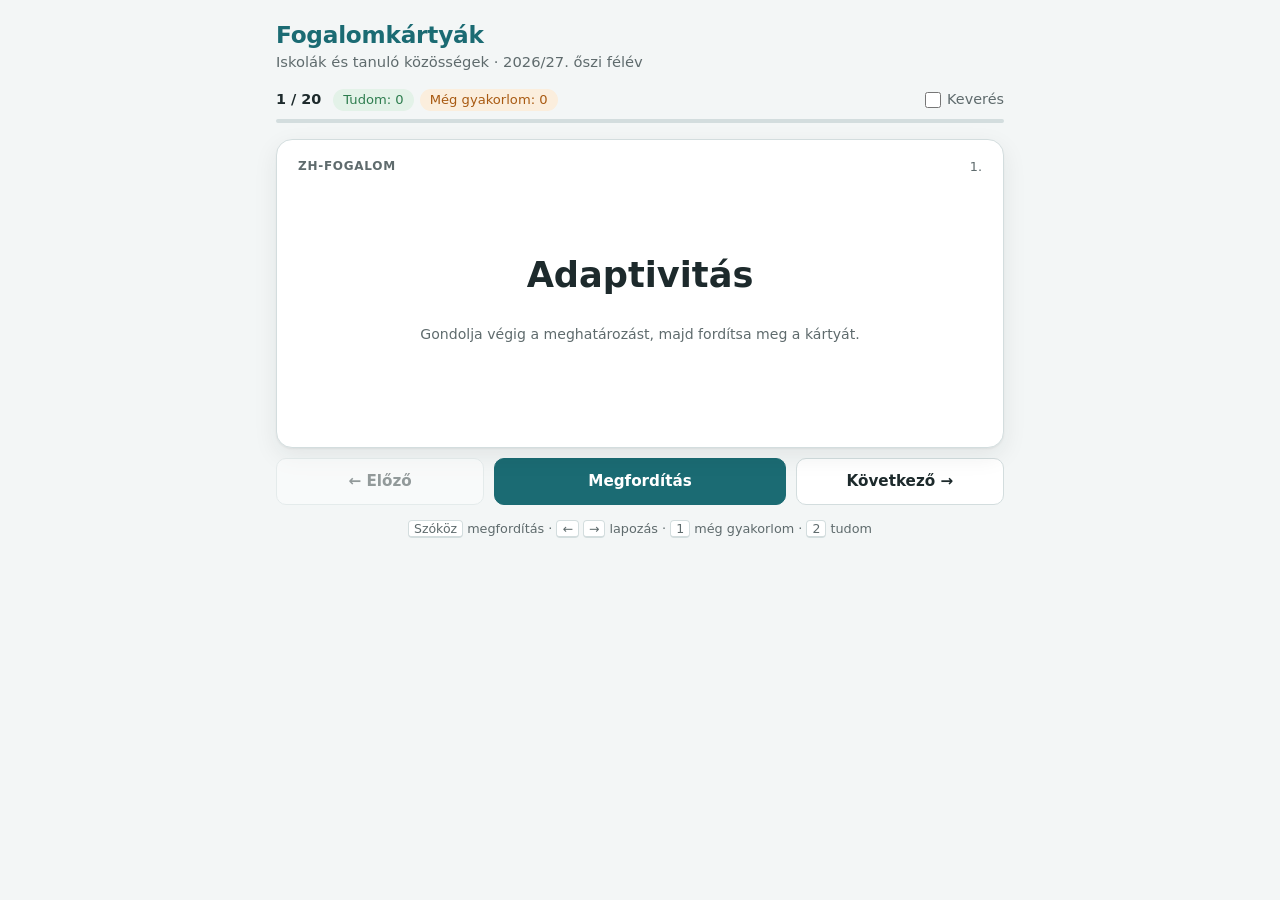
==== iskolak-tanulokozossegek/index.html @ e90510c1 "Fogalomkártyák – Iskolák és tanuló közösségek" ====
<!DOCTYPE html>
<html lang="hu">
<head>
<meta charset="utf-8">
<meta name="viewport" content="width=device-width, initial-scale=1">
<title>Fogalomkártyák – Iskolák és tanuló közösségek</title>
<style>
:root {
  --bg: #F3F6F6;
  --card: #FFFFFF;
  --ink: #1D2A2C;
  --muted: #5F6B6D;
  --accent: #1B6B73;
  --accent-ink: #FFFFFF;
  --accent-weak: #E2EEEF;
  --border: #D3DDDE;
  --good: #2E7D4F;
  --good-weak: #E3F2E8;
  --warn: #A85A12;
  --warn-weak: #FBEEDD;
  --shadow: 0 1px 2px rgba(20, 40, 42, .06), 0 8px 24px rgba(20, 40, 42, .08);
}
@media (prefers-color-scheme: dark) {
  :root {
    --bg: #111819;
    --card: #1A2526;
    --ink: #E5EDEE;
    --muted: #9AAAAC;
    --accent: #63B5BE;
    --accent-ink: #0E1A1B;
    --accent-weak: #1F3537;
    --border: #2C3C3E;
    --good: #72C796;
    --good-weak: #1C3226;
    --warn: #E8A564;
    --warn-weak: #382819;
    --shadow: 0 1px 2px rgba(0, 0, 0, .3), 0 8px 24px rgba(0, 0, 0, .35);
  }
}
* { box-sizing: border-box; }
html, body { margin: 0; }
body {
  background: var(--bg);
  color: var(--ink);
  font-family: "Segoe UI", system-ui, -apple-system, Roboto, "Helvetica Neue", Arial, sans-serif;
  font-size: 16px;
  line-height: 1.5;
  -webkit-font-smoothing: antialiased;
}
.wrap { max-width: 760px; margin: 0 auto; padding: 20px 16px 32px; }
header h1 { font-size: 1.45rem; line-height: 1.25; margin: 0 0 2px; color: var(--accent); letter-spacing: -.01em; }
header p { margin: 0; color: var(--muted); font-size: .92rem; }

.decks { display: flex; flex-wrap: wrap; gap: 6px; margin: 16px 0 12px; }
.chip {
  appearance: none; border: 1px solid var(--border); background: var(--card); color: var(--ink);
  border-radius: 999px; padding: 6px 14px; font: inherit; font-size: .9rem; cursor: pointer;
}
.chip[aria-checked="true"] { background: var(--accent); border-color: var(--accent); color: var(--accent-ink); font-weight: 600; }
.chip:focus-visible, .btn:focus-visible, .more:focus-visible { outline: 3px solid var(--accent); outline-offset: 2px; }

.status { display: flex; align-items: center; gap: 12px; flex-wrap: wrap; margin-bottom: 8px; font-size: .9rem; color: var(--muted); }
.status .count { font-variant-numeric: tabular-nums; color: var(--ink); font-weight: 600; }
.status .tally { display: flex; gap: 6px; }
.pill { border-radius: 999px; padding: 1px 10px; font-size: .82rem; font-variant-numeric: tabular-nums; }
.pill.good { background: var(--good-weak); color: var(--good); }
.pill.warn { background: var(--warn-weak); color: var(--warn); }
.status .spacer { flex: 1; }
.toggle { display: inline-flex; align-items: center; gap: 6px; cursor: pointer; user-select: none; }
.toggle input { accent-color: var(--accent); width: 16px; height: 16px; margin: 0; }
.bar { height: 4px; background: var(--border); border-radius: 4px; overflow: hidden; margin-bottom: 16px; }
.bar span { display: block; height: 100%; width: 0; background: var(--accent); transition: width .25s ease; }

.scene { perspective: 1400px; }
.card {
  display: grid; position: relative; cursor: pointer;
  transform-style: preserve-3d; transition: transform .5s cubic-bezier(.3, .7, .3, 1);
}
.card.flipped { transform: rotateY(180deg); }
.face {
  grid-area: 1 / 1; min-height: 300px;
  background: var(--card); border: 1px solid var(--border); border-radius: 16px; box-shadow: var(--shadow);
  backface-visibility: hidden; -webkit-backface-visibility: hidden;
  padding: 28px 28px 24px; display: flex; flex-direction: column;
}
.back { transform: rotateY(180deg); }
.front { align-items: center; justify-content: center; text-align: center; }
.tag { font-size: .75rem; letter-spacing: .06em; text-transform: uppercase; color: var(--muted); font-weight: 600; }
.front .tag { position: absolute; top: 18px; left: 22px; }
.front .num { position: absolute; top: 18px; right: 22px; font-size: .8rem; color: var(--muted); font-variant-numeric: tabular-nums; }
.term { font-size: clamp(1.6rem, 4.5vw, 2.2rem); line-height: 1.2; font-weight: 700; margin: 8px 0 6px; text-wrap: balance; }
.en { color: var(--muted); font-style: italic; font-size: .98rem; }
.hint { margin-top: 22px; color: var(--muted); font-size: .88rem; }

.back .head { display: flex; align-items: baseline; gap: 10px; flex-wrap: wrap; margin-bottom: 12px; padding-bottom: 10px; border-bottom: 1px solid var(--border); }
.back .bterm { font-size: 1.15rem; font-weight: 700; color: var(--accent); }
.back .ben { color: var(--muted); font-style: italic; font-size: .88rem; }
.core { font-size: 1.07rem; line-height: 1.6; margin: 0; }
.core strong, .rest strong { color: var(--accent); font-weight: 650; }
.more {
  align-self: flex-start; margin-top: 14px; appearance: none; background: none; border: 0; padding: 4px 0;
  color: var(--accent); font: inherit; font-size: .92rem; font-weight: 600; cursor: pointer;
}
.more .chev { display: inline-block; transition: transform .2s; }
.more[aria-expanded="true"] .chev { transform: rotate(180deg); }
.rest { margin: 8px 0 0; padding: 0; list-style: none; }
.rest li { position: relative; padding-left: 16px; margin: 6px 0; font-size: .96rem; line-height: 1.55; }
.rest li::before { content: ""; position: absolute; left: 2px; top: .62em; width: 6px; height: 6px; border-radius: 50%; background: var(--accent); opacity: .55; }
.src { margin-top: auto; padding-top: 14px; font-size: .78rem; color: var(--muted); font-style: italic; }

.rate { display: grid; grid-template-columns: 1fr 1fr; gap: 10px; margin-top: 14px; }
.rate[hidden] { display: none; }
.btn {
  appearance: none; font: inherit; font-weight: 600; font-size: .95rem; cursor: pointer;
  border-radius: 10px; padding: 11px 14px; border: 1px solid var(--border); background: var(--card); color: var(--ink);
  min-height: 44px;
}
.btn:hover { border-color: var(--accent); }
.btn.warn { background: var(--warn-weak); color: var(--warn); border-color: transparent; }
.btn.good { background: var(--good-weak); color: var(--good); border-color: transparent; }
.btn.primary { background: var(--accent); color: var(--accent-ink); border-color: var(--accent); }
.btn:disabled { opacity: .45; cursor: default; }
.nav { display: grid; grid-template-columns: 1fr 1.4fr 1fr; gap: 10px; margin-top: 10px; }
.keys { margin: 14px 0 0; font-size: .8rem; color: var(--muted); text-align: center; }
kbd { font-family: inherit; font-size: .78rem; border: 1px solid var(--border); border-bottom-width: 2px; border-radius: 4px; padding: 0 5px; background: var(--card); }

.done {
  background: var(--card); border: 1px solid var(--border); border-radius: 16px; box-shadow: var(--shadow);
  padding: 32px 28px; text-align: center;
}
.done h2 { margin: 0 0 6px; font-size: 1.35rem; }
.done p { margin: 0 0 18px; color: var(--muted); }
.done .stats { display: flex; justify-content: center; gap: 10px; flex-wrap: wrap; margin-bottom: 22px; }
.done .stats .pill { font-size: .95rem; padding: 4px 14px; }
.done .actions { display: flex; justify-content: center; gap: 10px; flex-wrap: wrap; }
.done[hidden], .study[hidden], .decks[hidden] { display: none; }
.decks[hidden] + .status { margin-top: 16px; }
.sr { position: absolute; width: 1px; height: 1px; overflow: hidden; clip: rect(0 0 0 0); white-space: nowrap; }

@media (max-width: 520px) {
  .face { padding: 22px 18px 18px; min-height: 260px; }
  .front .tag { left: 16px; top: 14px; }
  .front .num { right: 16px; top: 14px; }
  .nav { grid-template-columns: 1fr 1fr; }
  .nav .flip { grid-column: 1 / -1; grid-row: 1; }
  .keys { display: none; }
}
@media (prefers-reduced-motion: reduce) {
  .card { transition: none; transform: none !important; }
  .face { backface-visibility: visible; transform: none; transition: opacity .15s; }
  .card .back { opacity: 0; visibility: hidden; }
  .card.flipped .front { opacity: 0; visibility: hidden; }
  .card.flipped .back { opacity: 1; visibility: visible; }
}
</style>
</head>
<body>
<div class="wrap">
  <header>
    <h1>Fogalomkártyák</h1>
    <p>Iskolák és tanuló közösségek · 2026/27. őszi félév</p>
  </header>

  <div class="decks" role="radiogroup" aria-label="Pakli kiválasztása" id="decks"></div>

  <div class="status">
    <span class="count" id="count"></span>
    <span class="tally"><span class="pill good" id="tKnown"></span><span class="pill warn" id="tPractice"></span></span>
    <span class="spacer"></span>
    <label class="toggle"><input type="checkbox" id="shuffle"> Keverés</label>
  </div>
  <div class="bar" aria-hidden="true"><span id="bar"></span></div>

  <section class="study" id="study">
    <div class="scene">
      <div class="card" id="card">
        <div class="face front" id="front"></div>
        <div class="face back" id="back"></div>
      </div>
    </div>
    <div class="rate" id="rate" hidden>
      <button class="btn warn" id="btnPractice" type="button">Még gyakorlom</button>
      <button class="btn good" id="btnKnown" type="button">Tudom</button>
    </div>
    <div class="nav">
      <button class="btn" id="btnPrev" type="button">← Előző</button>
      <button class="btn primary flip" id="btnFlip" type="button">Megfordítás</button>
      <button class="btn" id="btnNext" type="button">Következő →</button>
    </div>
    <p class="keys"><kbd>Szóköz</kbd> megfordítás · <kbd>←</kbd> <kbd>→</kbd> lapozás · <kbd>1</kbd> még gyakorlom · <kbd>2</kbd> tudom</p>
  </section>

  <section class="done" id="done" hidden>
    <h2>Végigért a paklin!</h2>
    <p id="doneText"></p>
    <div class="stats" id="doneStats"></div>
    <div class="actions" id="doneActions"></div>
  </section>

  <div class="sr" aria-live="polite" id="live"></div>
</div>

<script>
const CARDS = [{"id":"c1","n":1,"deck":"zh","term":"Adaptivitás","en":"","core":"Az adaptivitás olyan pedagógiai <strong>szemlélet</strong>, amelyben az iskola és a pedagógus a tanulók <strong>egyéni különbségeihez</strong> (előzetes tudás, képességek, érdeklődés, tanulási tempó, családi háttér) igazítja a tanulásszervezést, és nem a tanulóktól várja, hogy egy egységes átlaghoz alkalmazkodjanak.","coreText":"Az adaptivitás olyan pedagógiai szemlélet, amelyben az iskola és a pedagógus a tanulók egyéni különbségeihez (előzetes tudás, képességek, érdeklődés, tanulási tempó, családi háttér) igazítja a tanulásszervezést, és nem a tanulóktól várja, hogy egy egységes átlaghoz alkalmazkodjanak.","rest":["Rapos és Lénárd (2008) szerint nem módszerek összessége, hanem <strong>tudatosan felépített pedagógiai folyamat</strong>, amely <strong>megelőző</strong> jellegű: nem utólag kompenzálja a lemaradást, hanem eleve a sokféleségre tervez.","Ebben különbözik a hagyományos <strong>differenciálástól</strong>, amely jellemzően csak az átlagtól eltérő tanulókra figyel.","A <strong>heterogén</strong> tanulócsoport ebben a felfogásban nem hátrány, hanem előny; az adaptív-elfogadó iskola koncepciójában (Rapos és mtsai, 2011) az adaptivitás az iskola egyik alapvető értékdimenziója."],"source":"Rapos–Lénárd (2008); Rapos–Gaskó–Kálmán–Mészáros (2011); előadás: Nahalka adaptív szemlélete"},{"id":"c2","n":2,"deck":"zh","term":"Árnyékoktatás","en":"","core":"Az árnyékoktatás az iskolai oktatás mellett, azt <strong>kiegészítve</strong> zajló <strong>fizetős magánoktatás</strong>, például magántanári óra, korrepetálás, felvételi- vagy érettségi-felkészítő.","coreText":"Az árnyékoktatás az iskolai oktatás mellett, azt kiegészítve zajló fizetős magánoktatás, például magántanári óra, korrepetálás, felvételi- vagy érettségi-felkészítő.","rest":["Bray nyomán három ismérve van: kiegészítő jellegű (az iskolában is tanított tantárgyra irányul), <strong>piaci áron</strong> vehető igénybe, és <strong>akadémikus</strong>, vizsgán is számító tárgyat érint – ezért a zeneóra vagy a sportedzés nem tartozik ide (Győri, 2020).","Azért „árnyék”, mert <strong>követi az iskolai tantervet</strong> és a vizsgarendszert: ha azok változnak, az árnyékoktatás is velük változik.","Oktatásszociológiai jelentősége, hogy főként a kedvezőbb szociokulturális és szocioökonómiai státuszú családok veszik igénybe, ami így tovább <strong>növelheti az oktatási egyenlőtlenségeket</strong>."],"source":"Győri (2020)"},{"id":"c3","n":3,"deck":"zh","term":"Tanuló szakmai közösségek","en":"professional learning communities, PLC","core":"A tanuló szakmai közösség olyan <strong>pedagógusközösség</strong> (pl. tantestület, munkaközösség, évfolyamcsapat), amelynek tagjai rendszeresen és tudatosan <strong>együtt tanulnak</strong>, hogy javítsák a <strong>tanulók tanulását</strong> és saját gyakorlatukat.","coreText":"A tanuló szakmai közösség olyan pedagógusközösség (pl. tantestület, munkaközösség, évfolyamcsapat), amelynek tagjai rendszeresen és tudatosan együtt tanulnak, hogy javítsák a tanulók tanulását és saját gyakorlatukat.","rest":["Fő jellemzői (Stoll és mtsai, 2006): <strong>közös értékek és jövőkép</strong>, <strong>kollektív felelősség</strong> a tanulók eredményeiért, <strong>reflektív szakmai párbeszéd</strong>, együttműködés, valamint az egyéni és csoportos szakmai tanulás támogatása.","A gyakorlatban ide tartozik például a kölcsönös óralátogatás, a tanulói munkák és óratervek közös elemzése, az esetmegbeszélés vagy az akciókutatás – a tanítás így nem egy-egy tanár „magánügye”.","Az így működő iskola <strong>tanuló szervezetté</strong> válik, ami a tanári elköteleződést és jóllétet is erősítheti.","Nem azonos a gyerekek szülői kezdeményezésű, alternatív <strong>tanulóközösségeivel</strong> (Langerné Buchwald, 2019)."],"source":"Stoll és mtsai (2006); a megkülönböztetéshez: Langerné Buchwald (2019)"},{"id":"c4","n":4,"deck":"zh","term":"Esélyegyenlőség","en":"equality","core":"Az esélyegyenlőség elsősorban az <strong>egyenlő hozzáférés</strong> azonos módon való biztosítását, vagyis az <strong>egyenlő bánásmódot</strong> jelenti.","coreText":"Az esélyegyenlőség elsősorban az egyenlő hozzáférés azonos módon való biztosítását, vagyis az egyenlő bánásmódot jelenti.","rest":["Azt a <strong>demokratikus társadalmi minimumot</strong> biztosítja, hogy senki ne kerüljön hátrányba vélt vagy valós egyéni adottságai, illetve valamilyen csoporthoz tartozása miatt, és ne rekesszék ki a társadalmi lehetőségekből.","Az oktatásban ezt például az ingyenes, kötelező iskoláztatás és a <strong>diszkrimináció tilalma</strong> jelenti (az oktatáshoz való hozzáférés jogára épülő felfogás).","Önmagában csak azt garantálja, hogy senki nincs kizárva, azt nem, hogy mindenki ténylegesen élni is tud a lehetőséggel; a mindenkivel egyformán bánó iskola ezért csak <strong>látszólag igazságos</strong> (Rapos–Lénárd, 2008).","Réthy (2020) szerint az esélyegyenlőség inkább hosszú távú <strong>cél</strong>, amelyhez az esélyigazságosság (méltányosság) gyakorlata vezet."],"source":"előadás diái; Nahalka (2022); Rapos–Lénárd (2008); Réthy (2020)"},{"id":"c5","n":5,"deck":"zh","term":"Méltányosság","en":"equity","core":"A méltányosság mindazokat a tevékenységeket jelenti, amelyek az <strong>egyenlőtlenségek ellensúlyozásával valódi hozzáférést</strong> biztosítanak az egyenlőtlen helyzetben lévő személyek és csoportok számára.","coreText":"A méltányosság mindazokat a tevékenységeket jelenti, amelyek az egyenlőtlenségek ellensúlyozásával valódi hozzáférést biztosítanak az egyenlőtlen helyzetben lévő személyek és csoportok számára.","rest":["Míg az esélyegyenlőség azonos bánásmódot, a méltányosság a <strong>szükségletekhez igazított, személyre szabott támogatást</strong> jelenti: aki többet igényel, több segítséget kap (vö. az „equal vs. equitable” ábrát: mindenki ugyanannyi vizet kap – mindenki annyit kap, amennyire szüksége van).","Az OECD (2007) két dimenzióját különíti el: az <strong>igazságosságot</strong> (a személyes és társadalmi körülmények ne akadályozzák a tanulást) és a <strong>befogadást</strong> (mindenki érje el az alapvető minimumszintet).","Réthy (2020) szerint a méltányos pedagógia esélyteremtő, befogadó, szelekciómentes, kompenzatorikus és gyermekközpontú."],"source":"előadás diái; OECD (2007); Réthy (2020)"},{"id":"c6","n":6,"deck":"zh","term":"Érték, norma","en":"","core":"Az <strong>érték</strong> az, amit egy adott egyén, csoport vagy társadalom <strong>jónak, kívánatosnak</strong> tart; viszonyítási pont, amely döntéseinket és viselkedésünket irányítja.","coreText":"Az érték az, amit egy adott egyén, csoport vagy társadalom jónak, kívánatosnak tart; viszonyítási pont, amely döntéseinket és viselkedésünket irányítja.","rest":["A <strong>norma</strong> ezzel szemben <strong>előíró, felszólító</strong> jellegű: megmondja, hogyan kell viselkedni, cselekedni egy adott helyzetben, és betartását a közösség jutalmazással, szankcióval erősíti.","Röviden: az érték a „mi a jó?”, a norma a „mit kell tenni?” kérdésre felel, és a normák többnyire értékekből vezethetők le.","Az iskolában az értékek a <strong>pedagógiai programban</strong>, a normák a <strong>házirendben</strong> és az osztály közösen kialakított szabályaiban jelennek meg, de a <strong>rejtett tanterv</strong> is közvetíti őket.","Pluralista társadalomban az iskola nem lehet értéksemleges: saját értékvilágot kell kialakítania (Rapos és mtsai, 2011)."],"source":"Mészáros (2015a); Rapos és mtsai (2011); Knausz (2013)"},{"id":"c7","n":7,"deck":"zh","term":"Hátrányos helyzet (HH, HHH)","en":"","core":"A hátrányos helyzet <strong>viszonyfogalom</strong>: nincs abszolút értelemben vett hátrányos helyzet, mindig csak a maga konkrét <strong>kontextusában</strong> határozható meg, olyan jellemzőkként, amelyek jelentősen rontják az egyén vagy csoport boldogulását és a javakhoz való hozzáférését.","coreText":"A hátrányos helyzet viszonyfogalom: nincs abszolút értelemben vett hátrányos helyzet, mindig csak a maga konkrét kontextusában határozható meg, olyan jellemzőkként, amelyek jelentősen rontják az egyén vagy csoport boldogulását és a javakhoz való hozzáférését.","rest":["Forrása lehet <strong>szocioökonómiai</strong> (objektív és szubjektív szegénység) és <strong>szociokulturális</strong> (nyelvi, tanulási, kulturális) hátrány.","Jogi értelemben (Gyvt. 67/A. §) <strong>hátrányos helyzetű (HH)</strong> az a <strong>rendszeres gyermekvédelmi kedvezményre jogosult</strong> gyermek, akinél <strong>egy</strong> fennáll az alábbiak közül: a szülő (gyám) alacsony iskolai végzettsége, alacsony foglalkoztatottsága, illetve elégtelen lakókörnyezet, lakáskörülmények.","<strong>Halmozottan hátrányos helyzetű (HHH)</strong> az, akinél ezek közül <strong>legalább kettő</strong> fennáll, továbbá a nevelésbe vett gyermek és az utógondozói ellátásban részesülő, tanulói vagy hallgatói jogviszonyban álló fiatal felnőtt."],"source":"előadás diái; Nahalka (2022); Gyvt. 67/A. §"},{"id":"c8","n":8,"deck":"zh","term":"SNI – sajátos nevelési igény","en":"special educational needs","core":"<strong>Sajátos nevelési igényű</strong> az a <strong>különleges bánásmódot igénylő</strong> gyermek, tanuló, aki a <strong>szakértői bizottság</strong> szakértői véleménye alapján mozgásszervi, érzékszervi (látási, hallási), értelmi vagy beszédfogyatékos, halmozottan fogyatékos, <strong>autizmus spektrum zavarral</strong> vagy egyéb pszichés fejlődési zavarral (súlyos tanulási, figyelem- vagy magatartásszabályozási zavarral) küzd (Nkt. 4. § 25.).","coreText":"Sajátos nevelési igényű az a különleges bánásmódot igénylő gyermek, tanuló, aki a szakértői bizottság szakértői véleménye alapján mozgásszervi, érzékszervi (látási, hallási), értelmi vagy beszédfogyatékos, halmozottan fogyatékos, autizmus spektrum zavarral vagy egyéb pszichés fejlődési zavarral (súlyos tanulási, figyelem- vagy magatartásszabályozási zavarral) küzd (Nkt. 4. § 25.).","rest":["A státusz <strong>jogosultságot</strong> jelent gyógypedagógiai (habilitációs, rehabilitációs) fejlesztésre, és a szakértői vélemény alapján egyes tárgyak értékelése alóli mentességre vagy könnyítésekre (pl. hosszabb idő, segédeszköz).","Nevelése-oktatása történhet külön, gyógypedagógiai intézményben vagy a többi tanulóval együtt, <strong>integráltan</strong>.","El kell különíteni a <strong>BTMN</strong>-től (beilleszkedési, tanulási, magatartási nehézség), amely nem fogyatékosságon alapuló, enyhébb kategória; mindkettő a <strong>kiemelt figyelmet igénylő</strong> tanulók körébe tartozik.","Az adaptív-elfogadó iskola koncepciója figyelmeztet, hogy az ilyen kategóriák <strong>címkeként</strong> is működhetnek, ezért a gyermek egyéni szükségleteire kell figyelni, nem a kategóriára."],"source":"Nkt. 4. § 3., 13., 25. pont; Rapos és mtsai (2011)"},{"id":"c9","n":9,"deck":"zh","term":"Neurodiverzitás","en":"neurodiversity","core":"A neurodiverzitás (Judy Singer, 1990-es évek vége) azt fejezi ki, hogy az emberi idegrendszer működése <strong>természetes módon sokféle</strong>, és az eltérő idegrendszeri fejlődés (pl. <strong>autizmus, ADHD, diszlexia</strong>, <strong>diszkalkulia</strong>) az <strong>emberi sokféleség része</strong>, nem hiba vagy betegség, amelyet „meg kell javítani”.","coreText":"A neurodiverzitás (Judy Singer, 1990-es évek vége) azt fejezi ki, hogy az emberi idegrendszer működése természetes módon sokféle, és az eltérő idegrendszeri fejlődés (pl. autizmus, ADHD, diszlexia, diszkalkulia) az emberi sokféleség része, nem hiba vagy betegség, amelyet „meg kell javítani”.","rest":["<strong>Neurotipikus</strong> az, akinek idegrendszeri működése a többséghez hasonló, <strong>neurodivergens</strong> az, akinek ettől eltér.","A szemlélet a fogyatékosság orvosi modelljével szemben a <strong>társadalmi modellhez</strong> kapcsolódik: a nehézségeket nagyrészt a környezet alkalmazkodásának hiánya okozza.","Pedagógiai következménye az <strong>erősségekre építő</strong>, rugalmas, többféle tanulási utat kínáló, <strong>inkluzív</strong> tanulási környezet, amelyből nemcsak a diagnózissal rendelkező tanulók profitálnak."],"source":"Singer (1999)"},{"id":"c10","n":10,"deck":"zh","term":"Tehetség","en":"giftedness, talent","core":"A tehetség olyan kiemelkedő <strong>adottság, teljesítménypotenciál</strong>, amely megfelelő környezeti támogatással valamely területen <strong>átlag feletti teljesítményben</strong> bontakozhat ki.","coreText":"A tehetség olyan kiemelkedő adottság, teljesítménypotenciál, amely megfelelő környezeti támogatással valamely területen átlag feletti teljesítményben bontakozhat ki.","rest":["<strong>Renzulli háromkörös modellje</strong> szerint három összetevő metszete: az <strong>átlag feletti</strong> (általános vagy speciális) <strong>képességek</strong>, a <strong>kreativitás</strong> és a <strong>feladat iránti elkötelezettség</strong> (motiváció).","<strong>Mönks</strong> ezt kiegészíti a környezeti tényezőkkel (<strong>család, iskola, kortársak</strong>), <strong>Gagné</strong> pedig megkülönbözteti a veleszületett adottságot (giftedness) és a fejlesztés révén kibontakozó tehetséget (talent).","A Nkt. (4. § 14.) a <strong>kiemelten tehetséges</strong> tanulót a különleges bánásmódot igénylők közé sorolja, ezért a <strong>tehetséggondozás</strong> (gazdagítás, gyorsítás, mentorálás) az iskola feladata, és a pedagógiai programban is meg kell jelennie."],"source":"Balogh (2010); Nkt. 4. § 14. pont; ajánlott: Petriné Feyér (2022)"},{"id":"c11","n":11,"deck":"zh","term":"Inklúzió","en":"inclusion","core":"Az inklúzió (befogadás) olyan szemlélet és iskolai gyakorlat, amelyben <strong>az iskola alakul át</strong> úgy, hogy <strong>minden gyermeket</strong> – képességeitől, fogyatékosságától, származásától, társadalmi hátterétől függetlenül – befogadjon.","coreText":"Az inklúzió (befogadás) olyan szemlélet és iskolai gyakorlat, amelyben az iskola alakul át úgy, hogy minden gyermeket – képességeitől, fogyatékosságától, származásától, társadalmi hátterétől függetlenül – befogadjon.","rest":["Célja, hogy mindenki számára biztosítsa a <strong>jelenlétet, a részvételt és az eredményes tanulást</strong>, és lebontsa az ezeket korlátozó akadályokat (UNESCO, 2017).","Az integrációval szemben itt nem a gyermeknek kell alkalmazkodnia a meglévő iskolához, hanem az iskola igazítja <strong>tanulásszervezését, módszereit és értékelését</strong> a tanulók sokféleségéhez.","A <strong>különbözőséget értéknek és erőforrásnak</strong> tekinti; nemzetközi alapdokumentuma a <strong>Salamancai Nyilatkozat</strong> (UNESCO, 1994), és szorosan kapcsolódik az adaptivitáshoz és a méltányossághoz."],"source":"UNESCO (1994, 2017); Rapos és mtsai (2011); Nahalka (2016)"},{"id":"c12","n":12,"deck":"zh","term":"Integráció","en":"integration","core":"Az integráció (együttnevelés) azt jelenti, hogy a korábban <strong>elkülönítetten</strong> nevelt tanulók (pl. SNI vagy hátrányos helyzetű gyerekek) a többiekkel <strong>közös intézményben, osztályban</strong> tanulnak.","coreText":"Az integráció (együttnevelés) azt jelenti, hogy a korábban elkülönítetten nevelt tanulók (pl. SNI vagy hátrányos helyzetű gyerekek) a többiekkel közös intézményben, osztályban tanulnak.","rest":["Fokozatai: <strong>lokális</strong> (egy épületben, de külön csoportban), <strong>szociális</strong> (a tanórán kívüli tevékenységekben együtt) és <strong>funkcionális</strong> (részben vagy teljesen a tanórákon is együtt tanulnak) integráció.","Az integrációban elsősorban <strong>a gyermeknek kell alkalmazkodnia</strong> a meglévő iskolai keretekhez, az iskola legfeljebb kiegészítő segítséget (pl. gyógypedagógust, fejlesztést) nyújt.","A szegregáció ellentéte és az inklúzió felé vezető lépés, de a tanulók puszta „összekeverése” önmagában nem elég, ha a <strong>pedagógiai kultúra</strong> nem változik (Nahalka, 2016)."],"source":"Nahalka (2016); a gyógypedagógiai szakirodalom szokásos felosztása"},{"id":"c13","n":13,"deck":"zh","term":"Multikulturális nevelés","en":"multicultural education","core":"A multikulturális nevelés a nevelés azon területe, amelynek fő célja <strong>egyenlő nevelési-oktatási lehetőségek</strong> biztosítása a különböző etnikai és kulturális csoportokhoz, nemekhez és társadalmi osztályokhoz tartozó diákok számára (Banks, idézi Páva, 2015).","coreText":"A multikulturális nevelés a nevelés azon területe, amelynek fő célja egyenlő nevelési-oktatási lehetőségek biztosítása a különböző etnikai és kulturális csoportokhoz, nemekhez és társadalmi osztályokhoz tartozó diákok számára (Banks, idézi Páva, 2015).","rest":["Célja továbbá, hogy minden tanuló megismerje és <strong>értékként fogadja el a kulturális sokféleséget</strong>, erősödjön saját <strong>identitása</strong>, és csökkenjenek az <strong>előítéletek</strong>.","A multikulturalizmus inkább a társadalom sokszínűségére, az <strong>interkulturális</strong> nevelés a kultúrák közötti <strong>párbeszédre</strong> és kölcsönös tanulásra helyezi a hangsúlyt (az USA-ban az előbbi, Európában inkább az utóbbi kifejezés terjedt el).","Nem egy külön tantárgy, hanem az egész iskolai működést – tananyagot, módszereket, iskolai légkört, szülőkkel való kapcsolatot – átható <strong>szemlélet</strong>."],"source":"Páva (2015)"},{"id":"c14","n":14,"deck":"zh","term":"Komprehenzív iskola","en":"comprehensive school","core":"A komprehenzív iskola <strong>nem felvételiztet, nem válogat</strong> a tanulók között, hanem minden gyermeket – képességtől és társadalmi háttértől függetlenül – együtt, <strong>heterogén tanulócsoportokban</strong> tanít (Mészáros, 2015b).","coreText":"A komprehenzív iskola nem felvételiztet, nem válogat a tanulók között, hanem minden gyermeket – képességtől és társadalmi háttértől függetlenül – együtt, heterogén tanulócsoportokban tanít (Mészáros, 2015b).","rest":["Komprehenzív rendszerben az iskolák közötti különbségek kicsik, a különbségek inkább <strong>az iskolán belül</strong> jelennek meg, ezért meghatározó az <strong>egyéni, személyre szabott pedagógiai kultúra</strong>.","Mivel késlelteti vagy kizárja a <strong>korai szelekciót</strong>, csökkentheti a társadalmi különbségeket és <strong>növeli az esélyegyenlőséget</strong> (Csapó, 2003).","Tipikus példái az északi (pl. finn) egységes alapiskolák."],"source":"előadás diái; Mészáros (2015b); Csapó (2003)"},{"id":"c15","n":15,"deck":"zh","term":"Szelektív iskola","en":"selective school / system","core":"A szelektív iskola (rendszer) a tanulókat <strong>képesség, teljesítmény</strong> – és rejtetten gyakran <strong>társadalmi háttér</strong> – szerint válogatja, és viszonylag <strong>homogén tanulócsoportokat</strong>, iskolákat alakít ki (pl. felvételi, korai elágazás a 6 és 8 évfolyamos gimnáziumokkal, tagozatos osztályok).","coreText":"A szelektív iskola (rendszer) a tanulókat képesség, teljesítmény – és rejtetten gyakran társadalmi háttér – szerint válogatja, és viszonylag homogén tanulócsoportokat, iskolákat alakít ki (pl. felvételi, korai elágazás a 6 és 8 évfolyamos gimnáziumokkal, tagozatos osztályok).","rest":["Következménye, hogy <strong>az egyes iskolák között nagyok a különbségek</strong>, és a tanuló iskolai útját erősen meghatározza a családi háttere.","A szelektív rendszer a társadalmi különbségeket inkább <strong>konzerválja, újratermeli</strong>, és <strong>növeli az esélyegyenlőtlenségeket</strong>.","A magyar iskolarendszer nemzetközi összehasonlításban erősen szelektív: a mérések (OKM, PISA) szerint a tanulói eredményeket kiemelkedően erősen befolyásolja a családi háttér."],"source":"előadás diái (OKM 2021, 2022); Nahalka (2016); Csapó (2003)"},{"id":"c16","n":16,"deck":"zh","term":"Lemorzsolódás","en":"dropout","core":"A lemorzsolódás azt jelenti, hogy a tanuló <strong>végzettség megszerzése nélkül</strong> (Magyarországon jellemzően középfokú végzettség nélkül) <strong>kikerül az iskolarendszerből</strong>.","coreText":"A lemorzsolódás azt jelenti, hogy a tanuló végzettség megszerzése nélkül (Magyarországon jellemzően középfokú végzettség nélkül) kikerül az iskolarendszerből.","rest":["Fehérvári (2015) Rumberger nyomán hangsúlyozza, hogy a fogalom jelenthet <strong>státuszt</strong>, <strong>eseményt</strong> és <strong>folyamatot</strong> is: hosszú, sok tényező által befolyásolt folyamatról van szó, amely gyakran már az általános iskolában (kudarcok, évismétlés, hiányzás) elkezdődik.","Rokon, de nem azonos fogalom a <strong>korai iskolaelhagyás</strong> (EU-mutató): a 18–24 évesek közül a legfeljebb alsó középfokú végzettségűek aránya, akik nem vesznek részt oktatásban, képzésben.","Fő kockázati tényezői az alacsony <strong>szocioökonómiai státusz</strong>, a szülők alacsony iskolázottsága, a hátrányos helyzet és a korábbi <strong>iskolai kudarcok</strong>; Magyarországon jellemzően a szakiskolai képzésben következik be."],"source":"Fehérvári (2015)"},{"id":"c17","n":17,"deck":"zh","term":"Szegregáció","en":"segregation","core":"A szegregáció a tanulók <strong>elkülönítése</strong>, amely <strong>diszkriminációval</strong> párosul: Nahalka (2016) szerint, ha a szelekcióval együtt diszkrimináció történik, az szegregáció – különösen, ha a kiválogatott csoport <strong>szociokulturálisan homogén</strong> (pl. hátrányos helyzetű tanulók).","coreText":"A szegregáció a tanulók elkülönítése, amely diszkriminációval párosul: Nahalka (2016) szerint, ha a szelekcióval együtt diszkrimináció történik, az szegregáció – különösen, ha a kiválogatott csoport szociokulturálisan homogén (pl. hátrányos helyzetű tanulók).","rest":["Megvalósulhat <strong>iskolák között</strong> (szegregált iskolák, pl. lakóhelyi szegregáció, szabad iskolaválasztás, a jobb helyzetű családok elvándorlása révén) és <strong>iskolán belül</strong> (külön osztályok, csoportok).","Jogilag az egyenlő bánásmódról szóló törvény (Ebktv.) szerint a <strong>jogellenes elkülönítés</strong> a hátrányos megkülönböztetés egyik formája, amely az oktatásban is tilos.","Nahalka <strong>szegregációelmélete</strong> szerint a hátrányos helyzetű tanulók fejlesztése csak akkor lehet sikeres, ha ezt a szegregáció nem gátolja, ezért minél <strong>heterogénebb osztályok</strong> kialakítására van szükség."],"source":"Nahalka (2016, 2022); előadás diái; Ebktv. 10. § (2), 27. § (3); Kertesi–Kézdi (2009)"},{"id":"c18","n":18,"deck":"zh","term":"Szociokulturális háttér","en":"sociocultural background","core":"A szociokulturális háttér a tanuló családjának és közvetlen környezetének <strong>kulturális jellemzőit</strong> jelenti: értékeit, normáit, <strong>nyelvhasználatát</strong>, a szülők iskolázottságát, kulturális szokásait és a tanuláshoz, iskolához való viszonyát.","coreText":"A szociokulturális háttér a tanuló családjának és közvetlen környezetének kulturális jellemzőit jelenti: értékeit, normáit, nyelvhasználatát, a szülők iskolázottságát, kulturális szokásait és a tanuláshoz, iskolához való viszonyát.","rest":["A szociokulturális hátrány lehet <strong>nyelvi, tanulási és kulturális</strong> hátrány.","<strong>Bourdieu</strong> szerint a családból hozott <strong>kulturális tőke</strong> az iskolában előnnyé válik, mert az iskola a domináns kultúrát preferálja; <strong>Bernstein</strong> szerint az iskola a <strong>kidolgozott nyelvi kódot</strong> várja el, ami a korlátozott kódot használó gyerekeket hátrányba hozza.","Nahalka <strong>adaptív szemlélete</strong> szerint a hátrányos helyzetű tanulók elmaradásának egyik oka éppen az, hogy az iskola egyoldalúan a magasabb presztízsű csoportok kultúráját, nyelvét, érték- és normarendszerét preferálja (<strong>látens diszkrimináció</strong>)."],"source":"előadás diái; Nahalka (2022)"},{"id":"c19","n":19,"deck":"zh","term":"Szocioökonómiai státusz","en":"socioeconomic status, SES","core":"A szocioökonómiai státusz (SES) a család <strong>társadalmi-gazdasági helyzete</strong>, amelyet jellemzően a szülők <strong>iskolai végzettségével, foglalkozásával</strong> és a család <strong>jövedelmével</strong>, anyagi javaival mérnek.","coreText":"A szocioökonómiai státusz (SES) a család társadalmi-gazdasági helyzete, amelyet jellemzően a szülők iskolai végzettségével, foglalkozásával és a család jövedelmével, anyagi javaival mérnek.","rest":["A szocioökonómiai hátrány <strong>objektív</strong> (tényleges anyagi nélkülözés) és <strong>szubjektív</strong> (megélt, másokhoz viszonyított) <strong>szegénységként</strong> is megjelenhet.","Nemzetközi mérésekben a PISA <strong>ESCS-indexe</strong>, a hazai kompetenciamérésben a <strong>családi háttér index (CSH-index)</strong> jelzi (pl. a szülők végzettsége, az otthoni könyvek száma, a HHH-státusz alapján).","A mérések szerint Magyarországon a tanulói teljesítmény és a SES között <strong>kiemelkedően erős az összefüggés</strong>, ami az iskolarendszer szelektivitását tükrözi.","A szociokulturális háttérrel szemben inkább a gazdasági-társadalmi <strong>pozíciót</strong> ragadja meg, nem a kulturális jellemzőket."],"source":"előadás diái (OKM 2021, 2022); OECD PISA; Fehérvári (2015)"},{"id":"c20","n":20,"deck":"zh","term":"Pedagógiai program","en":"pedagogical programme","core":"A pedagógiai program az iskola <strong>nevelő-oktató munkájának átfogó alapdokumentuma</strong>: rögzíti, milyen <strong>értékek, elvek és célok</strong> mentén, milyen módon neveli és oktatja az intézmény a tanulókat.","coreText":"A pedagógiai program az iskola nevelő-oktató munkájának átfogó alapdokumentuma: rögzíti, milyen értékek, elvek és célok mentén, milyen módon neveli és oktatja az intézmény a tanulókat.","rest":["Két fő része a <strong>nevelési program</strong> (pedagógiai filozófia, értékek, személyiség- és közösségfejlesztés, tehetséggondozás, a szociális hátrányok és a beilleszkedési, tanulási, magatartási nehézségek enyhítése) és a <strong>helyi tanterv</strong> (tantárgyak, óraszámok, tananyag, az ellenőrzés és értékelés módja).","<strong>Minden iskolának van</strong> pedagógiai programja: a <strong>nevelőtestület fogadja el</strong>, az <strong>igazgató hagyja jóvá</strong>, a fenntartó pedig csak azokhoz a részekhez ad egyetértést, amelyekből neki többletkötelezettség származik (Nkt. 26. §).","<strong>Nyilvános</strong>, az iskola honlapján is elérhető; az iskola további belső szabályozó dokumentumai az <strong>SZMSZ</strong> és a <strong>házirend</strong>."],"source":"előadás diái; Nkt. 26. § (a 2026. augusztus 20-tól hatályos szöveg); 20/2012. (VIII. 31.) EMMI rendelet 7. §"}];

const DECKS = [
  { id: "all", label: "Mind" },
  { id: "zh", label: "ZH-fogalmak" },
  { id: "kieg", label: "Kiegészítés" },
];
const DECK_TAG = { zh: "ZH-fogalom", kieg: "Kiegészítés" };

const state = {
  deck: "all",
  shuffle: false,
  onlyPractice: false,
  order: [],
  pos: 0,
  flipped: false,
  known: new Set(),
  practice: new Set(),
};

const $ = (id) => document.getElementById(id);
const els = {
  decks: $("decks"), count: $("count"), tKnown: $("tKnown"), tPractice: $("tPractice"),
  shuffle: $("shuffle"), bar: $("bar"), study: $("study"), card: $("card"), front: $("front"),
  back: $("back"), rate: $("rate"), prev: $("btnPrev"), next: $("btnNext"), flip: $("btnFlip"),
  known: $("btnKnown"), practice: $("btnPractice"), done: $("done"), doneText: $("doneText"),
  doneStats: $("doneStats"), doneActions: $("doneActions"), live: $("live"),
};

function deckCards(deck) {
  return CARDS.filter((c) => deck === "all" || c.deck === deck);
}

function shuffled(arr) {
  const a = arr.slice();
  for (let i = a.length - 1; i > 0; i--) {
    const j = Math.floor(Math.random() * (i + 1));
    [a[i], a[j]] = [a[j], a[i]];
  }
  return a;
}

function build() {
  let ids = deckCards(state.deck).map((c) => c.id);
  if (state.onlyPractice) ids = ids.filter((id) => state.practice.has(id));
  state.order = state.shuffle ? shuffled(ids) : ids;
  state.pos = 0;
  state.flipped = false;
  showStudy();
}

function renderDecks() {
  els.decks.innerHTML = "";
  const present = new Set(CARDS.map((c) => c.deck));
  if (present.size < 2) { els.decks.hidden = true; return; }
  DECKS.forEach((d) => {
    const b = document.createElement("button");
    b.type = "button";
    b.className = "chip";
    b.setAttribute("role", "radio");
    b.setAttribute("aria-checked", String(state.deck === d.id));
    b.textContent = `${d.label} (${deckCards(d.id).length})`;
    b.addEventListener("click", () => {
      state.deck = d.id;
      state.onlyPractice = false;
      renderDecks();
      build();
    });
    els.decks.appendChild(b);
  });
}

function current() {
  return CARDS.find((c) => c.id === state.order[state.pos]);
}

function render() {
  const total = state.order.length;
  const ids = new Set(deckCards(state.deck).map((c) => c.id));
  const k = [...state.known].filter((id) => ids.has(id)).length;
  const p = [...state.practice].filter((id) => ids.has(id)).length;
  els.tKnown.textContent = `Tudom: ${k}`;
  els.tPractice.textContent = `Még gyakorlom: ${p}`;

  if (!els.done.hidden) {
    els.count.textContent = `${total} / ${total}`;
    els.bar.style.width = "100%";
    return;
  }
  const c = current();
  if (!c) return;
  els.count.textContent = `${state.pos + 1} / ${total}${state.onlyPractice ? " · gyakorlandók" : ""}`;
  els.bar.style.width = `${(state.pos / total) * 100}%`;

  els.front.innerHTML =
    `<span class="tag">${DECK_TAG[c.deck]}</span>` +
    `<span class="num">${c.n}.</span>` +
    `<div class="term">${c.term}</div>` +
    (c.en ? `<div class="en">${c.en}</div>` : "") +
    `<div class="hint">Gondolja végig a meghatározást, majd fordítsa meg a kártyát.</div>`;

  const restItems = c.rest.map((s) => `<li>${s}</li>`).join("");
  els.back.innerHTML =
    `<div class="head"><span class="bterm">${c.term}</span>${c.en ? `<span class="ben">${c.en}</span>` : ""}</div>` +
    `<p class="core">${c.core}</p>` +
    (c.rest.length
      ? `<button class="more" type="button" aria-expanded="false" aria-controls="rest-${c.id}">Bővebben <span class="chev" aria-hidden="true">▾</span></button>` +
        `<ul class="rest" id="rest-${c.id}" hidden>${restItems}</ul>`
      : "") +
    `<div class="src">Forrás: ${c.source}</div>`;

  const more = els.back.querySelector(".more");
  if (more) {
    more.addEventListener("click", (e) => {
      e.stopPropagation();
      const list = els.back.querySelector(".rest");
      const open = more.getAttribute("aria-expanded") === "true";
      more.setAttribute("aria-expanded", String(!open));
      more.firstChild.textContent = open ? "Bővebben " : "Kevesebb ";
      list.hidden = open;
    });
  }

  els.card.classList.toggle("flipped", state.flipped);
  els.front.setAttribute("aria-hidden", String(state.flipped));
  els.back.setAttribute("aria-hidden", String(!state.flipped));
  if (more) more.tabIndex = state.flipped ? 0 : -1;
  els.rate.hidden = !state.flipped;
  els.flip.textContent = state.flipped ? "Vissza az előlapra" : "Megfordítás";
  els.prev.disabled = state.pos === 0;
  els.next.textContent = state.pos === total - 1 ? "Befejezés →" : "Következő →";
}

function announce(msg) {
  els.live.textContent = "";
  setTimeout(() => (els.live.textContent = msg), 30);
}

function flip() {
  if (!els.done.hidden) return;
  state.flipped = !state.flipped;
  render();
  const c = current();
  announce(state.flipped ? `${c.term}: ${c.coreText}` : c.term);
}

function go(delta) {
  if (!els.done.hidden) return;
  const np = state.pos + delta;
  if (np < 0) return;
  if (np >= state.order.length) return finish();
  state.pos = np;
  state.flipped = false;
  render();
  if (els.card.getBoundingClientRect().top < 0) els.card.scrollIntoView({ block: "start" });
  announce(current().term);
}

function rate(known) {
  if (!state.flipped || !els.done.hidden) return;
  const id = current().id;
  if (known) { state.known.add(id); state.practice.delete(id); }
  else { state.practice.add(id); state.known.delete(id); }
  go(1);
}

function showStudy() {
  els.done.hidden = true;
  els.study.hidden = false;
  if (!state.order.length) {
    state.onlyPractice = false;
    return build();
  }
  render();
}

function finish() {
  els.study.hidden = true;
  els.done.hidden = false;
  const ids = new Set(state.order);
  const k = [...state.known].filter((id) => ids.has(id)).length;
  const p = [...state.practice].filter((id) => ids.has(id)).length;
  const u = state.order.length - k - p;
  els.doneText.textContent = `${state.order.length} kártyát nézett át ebben a körben.`;
  els.doneStats.innerHTML =
    `<span class="pill good">Tudom: ${k}</span><span class="pill warn">Még gyakorlom: ${p}</span>` +
    (u ? `<span class="pill" style="background:var(--accent-weak);color:var(--accent)">Nem jelölt: ${u}</span>` : "");
  els.doneActions.innerHTML = "";
  const practiceIds = deckCards(state.deck).filter((c) => state.practice.has(c.id));
  if (practiceIds.length) {
    els.doneActions.appendChild(button(`Gyakorlandók újra (${practiceIds.length})`, "btn primary", () => {
      state.onlyPractice = true; build();
    }));
  }
  els.doneActions.appendChild(button("Az egész pakli újra", "btn", () => {
    state.onlyPractice = false; build();
  }));
  els.doneActions.appendChild(button("Jelölések törlése", "btn", () => {
    state.known.clear(); state.practice.clear(); state.onlyPractice = false; build();
  }));
  render();
  els.doneActions.firstChild.focus();
}

function button(label, cls, fn) {
  const b = document.createElement("button");
  b.type = "button"; b.className = cls; b.textContent = label;
  b.addEventListener("click", fn);
  return b;
}

els.card.addEventListener("click", flip);
els.flip.addEventListener("click", flip);
els.prev.addEventListener("click", () => go(-1));
els.next.addEventListener("click", () => go(1));
els.known.addEventListener("click", () => rate(true));
els.practice.addEventListener("click", () => rate(false));
els.shuffle.addEventListener("change", () => { state.shuffle = els.shuffle.checked; build(); });

document.addEventListener("keydown", (e) => {
  if (e.altKey || e.ctrlKey || e.metaKey) return;
  const tag = (e.target.tagName || "").toLowerCase();
  if (tag === "input") return;
  if (e.key === " " || e.key === "Spacebar") { e.preventDefault(); flip(); }
  else if (e.key === "ArrowRight") { e.preventDefault(); go(1); }
  else if (e.key === "ArrowLeft") { e.preventDefault(); go(-1); }
  else if (e.key === "1") rate(false);
  else if (e.key === "2") rate(true);
});

renderDecks();
build();
</script>
</body>
</html>
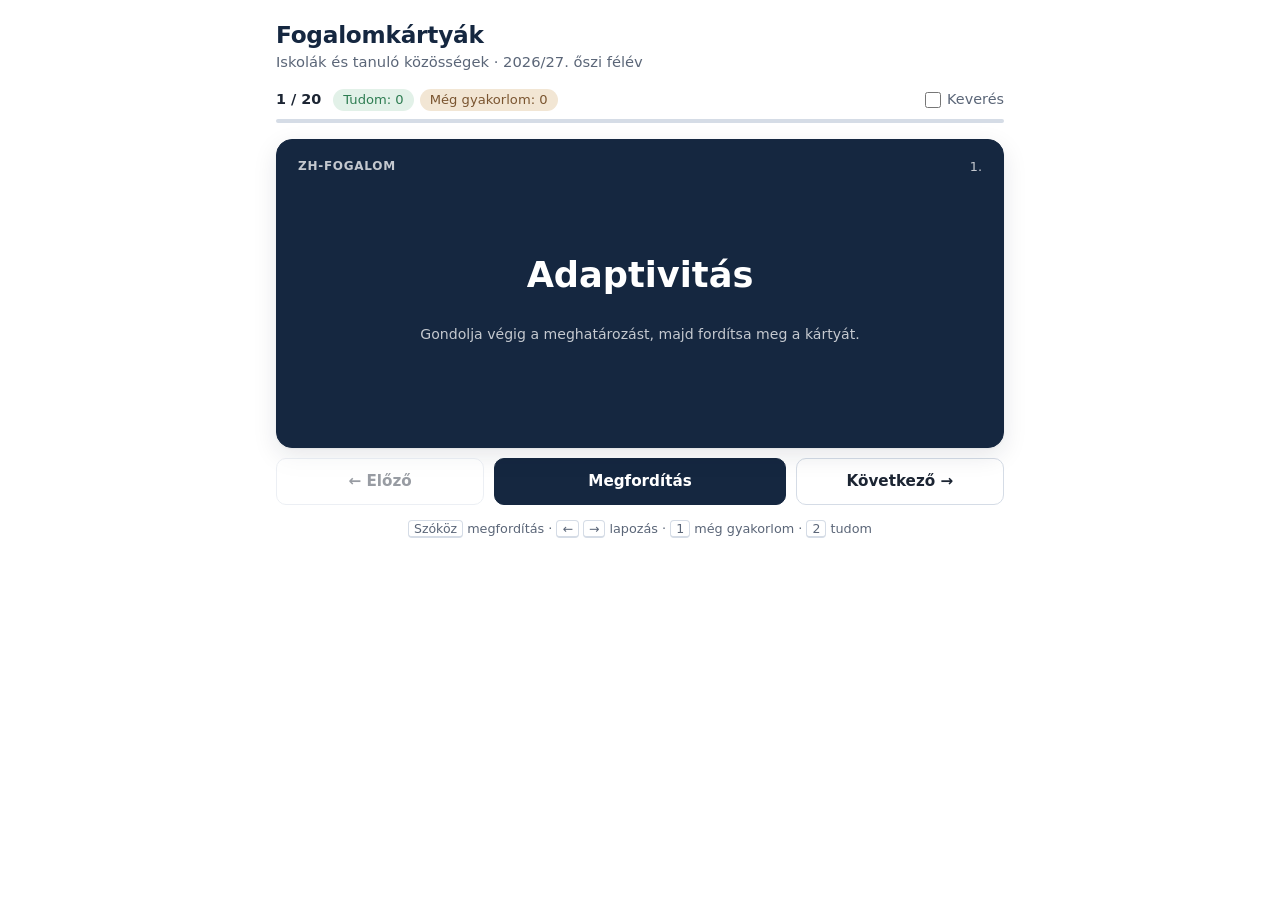
==== commit cfe74570: "Kártyák átállítva a közös theme.css palettára" ====
--- a/iskolak-tanulokozossegek/index.html
+++ b/iskolak-tanulokozossegek/index.html
@@ -3,40 +3,10 @@
 <head>
 <meta charset="utf-8">
 <meta name="viewport" content="width=device-width, initial-scale=1">
+<meta name="color-scheme" content="light">
 <title>Fogalomkártyák – Iskolák és tanuló közösségek</title>
+<link rel="stylesheet" href="../theme.css">
 <style>
-:root {
-  --bg: #F3F6F6;
-  --card: #FFFFFF;
-  --ink: #1D2A2C;
-  --muted: #5F6B6D;
-  --accent: #1B6B73;
-  --accent-ink: #FFFFFF;
-  --accent-weak: #E2EEEF;
-  --border: #D3DDDE;
-  --good: #2E7D4F;
-  --good-weak: #E3F2E8;
-  --warn: #A85A12;
-  --warn-weak: #FBEEDD;
-  --shadow: 0 1px 2px rgba(20, 40, 42, .06), 0 8px 24px rgba(20, 40, 42, .08);
-}
-@media (prefers-color-scheme: dark) {
-  :root {
-    --bg: #111819;
-    --card: #1A2526;
-    --ink: #E5EDEE;
-    --muted: #9AAAAC;
-    --accent: #63B5BE;
-    --accent-ink: #0E1A1B;
-    --accent-weak: #1F3537;
-    --border: #2C3C3E;
-    --good: #72C796;
-    --good-weak: #1C3226;
-    --warn: #E8A564;
-    --warn-weak: #382819;
-    --shadow: 0 1px 2px rgba(0, 0, 0, .3), 0 8px 24px rgba(0, 0, 0, .35);
-  }
-}
 * { box-sizing: border-box; }
 html, body { margin: 0; }
 body {
@@ -152,6 +122,19 @@
   .card.flipped .front { opacity: 0; visibility: hidden; }
   .card.flipped .back { opacity: 1; visibility: visible; }
 }
+/* Kártyalapok színezése – a konkrét színértékek a theme.css-ben */
+.bar span { background: var(--green); }
+.toggle input { accent-color: var(--navy); }
+.front { background: var(--navy); border-color: var(--navy); }
+.front .term { color: var(--on-navy); }
+.front .en, .front .tag, .front .num, .front .hint { color: var(--on-navy-muted); }
+.back { background: var(--cream); border-color: var(--cream-line); }
+.back .head { border-bottom-color: var(--cream-line); }
+.back .bterm { color: var(--navy); }
+.core strong, .rest strong { color: var(--key); }
+.rest li::before { background: var(--tan); opacity: .9; }
+.btn.warn { background: var(--btn-warn-bg); color: var(--btn-warn-ink); }
+.btn.good { background: var(--btn-good-bg); color: var(--btn-good-ink); }
 </style>
 </head>
 <body>
--- a/theme.css
+++ b/theme.css
@@ -0,0 +1,41 @@
+/* ---------------------------------------------------------------
+   Közös színpaletta – minden oldal innen veszi a színeit.
+   Átszínezéshez CSAK ezt a fájlt kell módosítani.
+   Paletta: sötétkék (navy), zöld, világosbarna, fehér alapon.
+   --------------------------------------------------------------- */
+:root {
+  /* alapszínek */
+  --navy: #152740;
+  --green: #2E7D52;
+  --tan: #B08A5E;
+  --cream: #FAF5EC;
+  --cream-line: #E3D3BC;
+
+  /* felületek és szöveg */
+  --bg: #FFFFFF;
+  --card: #FFFFFF;
+  --ink: #1C2533;
+  --muted: #5B6678;
+  --border: #D5DCE6;
+  --shadow: 0 1px 2px rgba(20, 30, 50, .06), 0 8px 24px rgba(20, 30, 50, .10);
+
+  /* kiemelés és állapotok */
+  --accent: var(--navy);
+  --accent-ink: #FFFFFF;
+  --accent-weak: #E6ECF4;
+  --good: var(--green);
+  --good-weak: #E2F1E8;
+  --warn: #7A5530;
+  --warn-weak: #F2E6D4;
+
+  /* kártyalap-specifikus színek */
+  --on-navy: #FFFFFF;
+  --on-navy-muted: rgba(255, 255, 255, .75);
+  --key: #000000;
+  --btn-warn-bg: #E9D6BB;
+  --btn-warn-ink: #5E4024;
+  --btn-good-bg: #D7ECDF;
+  --btn-good-ink: #22603F;
+
+  color-scheme: light;
+}
